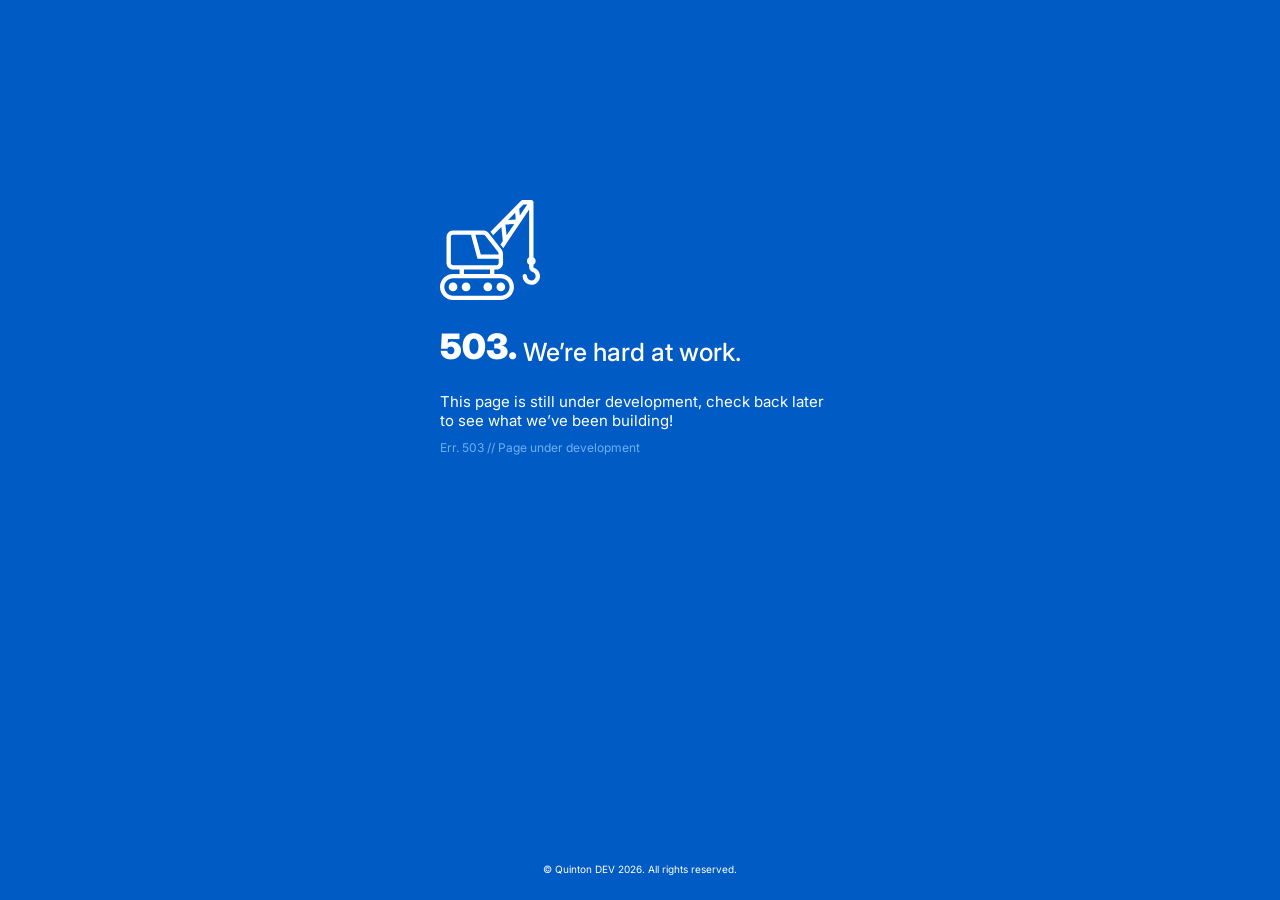
==== index.html @ 6b9fcd22 "z" ====
<html lang="en">
    <head>
        <meta charset="UTF-8">
        <meta name="viewport" content="width=device-width, initial-scale=1.0">
        <title>503 | Quinton DEV</title>
        <link rel="stylesheet" href="./CSS/503.css"
        <link rel="icon" href="./Assets/503 Ico.ico">
    </head>

    <body>
        <div id="container">
            <img id="Icon" src="./Assets/crane.svg">
            <div id="titleWrapper"><span id="errorCode">503.&nbsp;</span><span id="errorHero">We’re hard at work.</span></div>
            <div id="description">This page is still under development, check back later to see what we’ve been building!</div>
            <div id="supportCode">Err. 503 // Page under development</div>
       </div> 

       <div id="copyright">© Quinton DEV 2026. All rights reserved.</div>
    </body>
</html>
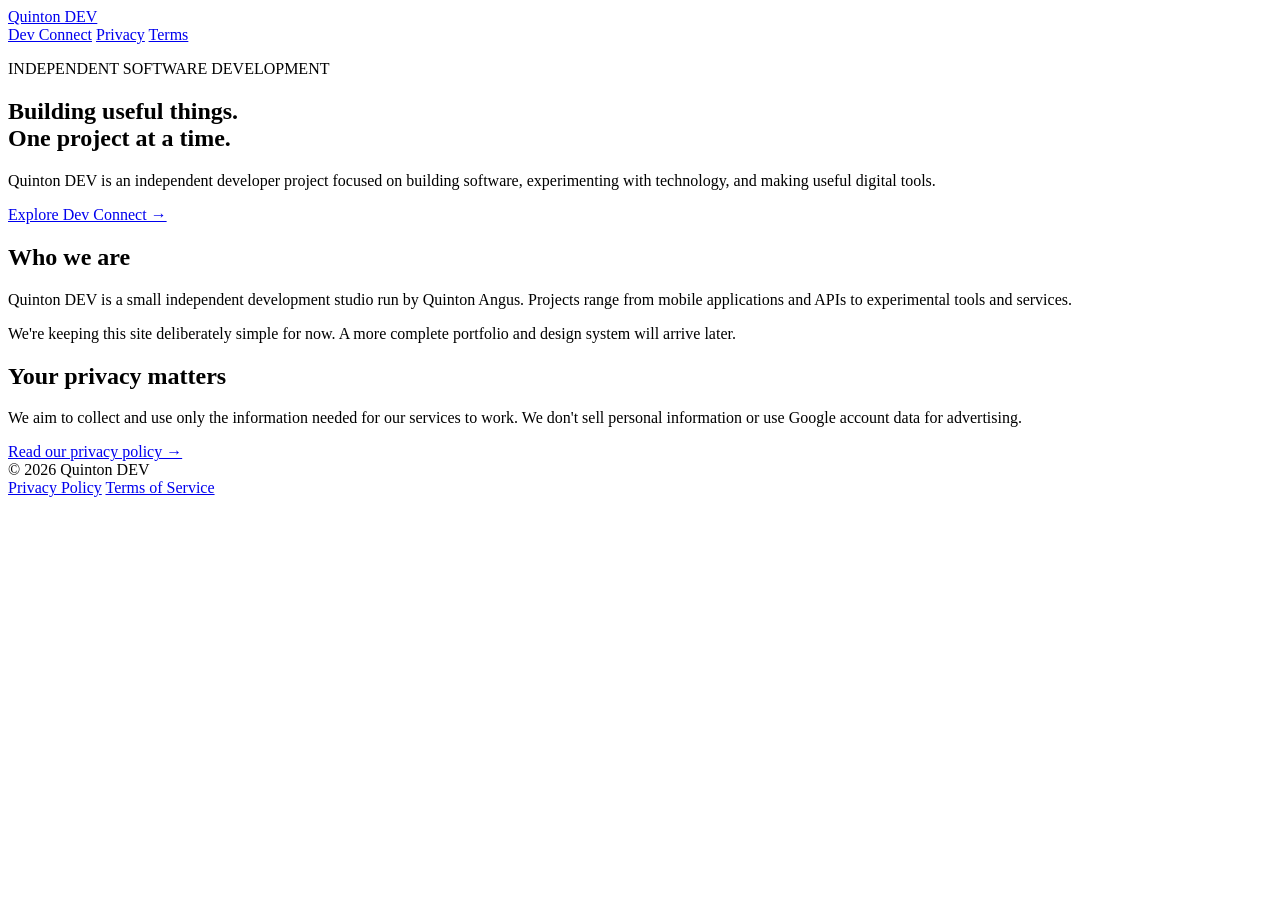
==== commit 1658a3e2: "Replace temporary 503 page with basic Quinton DEV homepage" ====
--- a/index.html
+++ b/index.html
@@ -1,21 +1,51 @@
+<!DOCTYPE html>
 <html lang="en">
-    <head>
-        <meta charset="UTF-8">
-        <meta name="viewport" content="width=device-width, initial-scale=1.0">
-        <title>503 | Quinton DEV</title>
-        <link rel="stylesheet" href="./CSS/503.css"
-        <link rel="icon" href="./Assets/503 Ico.ico">
-    </head>
+<head>
+    <meta charset="UTF-8">
+    <meta name="viewport" content="width=device-width, initial-scale=1.0">
+    <meta name="description" content="Quinton DEV — independent software development and digital projects by Quinton Angus.">
+    <title>Quinton DEV</title>
+    <link rel="stylesheet" href="./CSS/main.css">
+</head>
+<body>
+    <header>
+        <nav>
+            <a class="brand" href="./">Quinton DEV</a>
+            <div class="links">
+                <a href="./dev-connect.html">Dev Connect</a>
+                <a href="./privacy.html">Privacy</a>
+                <a href="./terms.html">Terms</a>
+            </div>
+        </nav>
+    </header>
 
-    <body>
-        <div id="container">
-            <img id="Icon" src="./Assets/crane.svg">
-            <div id="titleWrapper"><span id="errorCode">503.&nbsp;</span><span id="errorHero">We’re hard at work.</span></div>
-            <div id="description">This page is still under development, check back later to see what we’ve been building!</div>
-            <div id="supportCode">Err. 503 // Page under development</div>
-       </div> 
+    <main>
+        <section class="hero">
+            <p class="eyebrow">INDEPENDENT SOFTWARE DEVELOPMENT</p>
+            <h1>Building useful things.<br>One project at a time.</h1>
+            <p class="lead">Quinton DEV is an independent developer project focused on building software, experimenting with technology, and making useful digital tools.</p>
+            <a class="button" href="./dev-connect.html">Explore Dev Connect →</a>
+        </section>
 
-       <div id="copyright">© Quinton DEV 2026. All rights reserved.</div>
-    </body>
+        <section class="section">
+            <h2>Who we are</h2>
+            <p>Quinton DEV is a small independent development studio run by Quinton Angus. Projects range from mobile applications and APIs to experimental tools and services.</p>
+            <p>We're keeping this site deliberately simple for now. A more complete portfolio and design system will arrive later.</p>
+        </section>
+
+        <section class="section card">
+            <h2>Your privacy matters</h2>
+            <p>We aim to collect and use only the information needed for our services to work. We don't sell personal information or use Google account data for advertising.</p>
+            <a href="./privacy.html">Read our privacy policy →</a>
+        </section>
+    </main>
+
+    <footer>
+        <span>© 2026 Quinton DEV</span>
+        <div>
+            <a href="./privacy.html">Privacy Policy</a>
+            <a href="./terms.html">Terms of Service</a>
+        </div>
+    </footer>
+</body>
 </html>
-
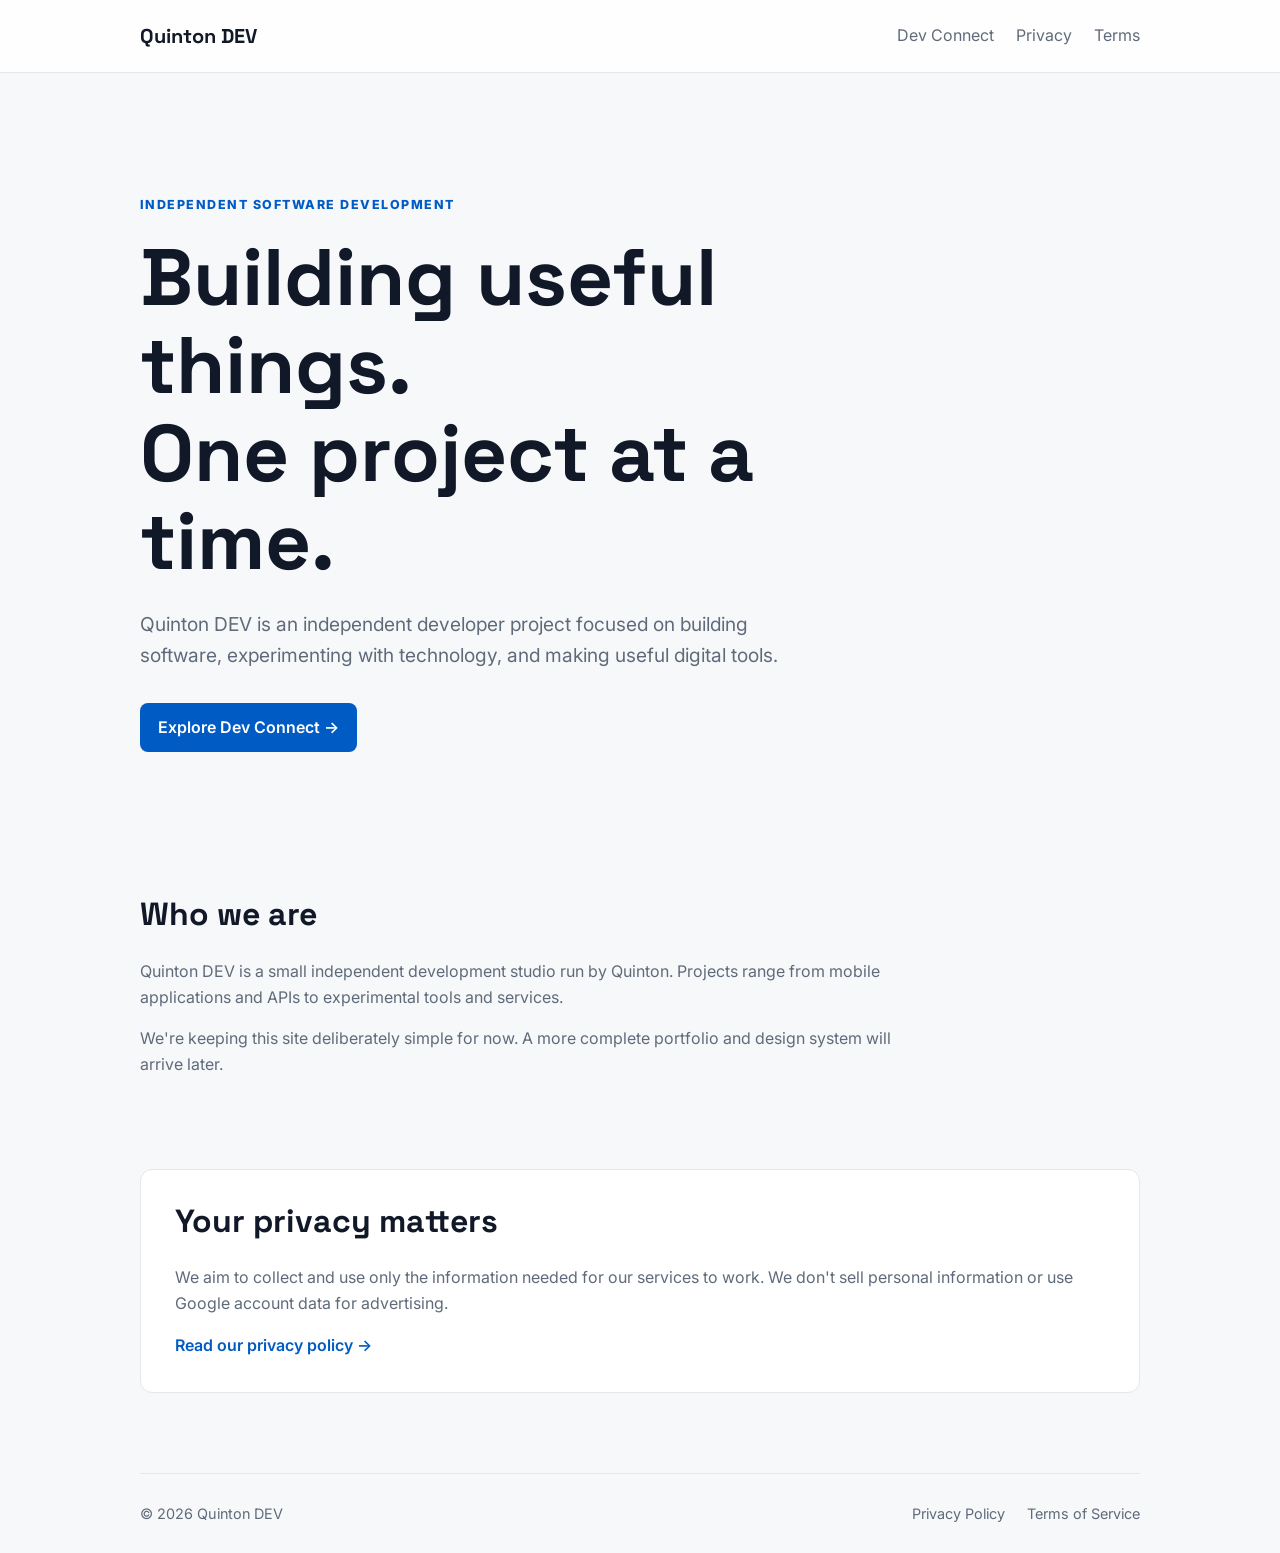
==== commit e1e93a39: "Update description of Quinton DEV" ====
--- a/index.html
+++ b/index.html
@@ -29,7 +29,7 @@
 
         <section class="section">
             <h2>Who we are</h2>
-            <p>Quinton DEV is a small independent development studio run by Quinton Angus. Projects range from mobile applications and APIs to experimental tools and services.</p>
+            <p>Quinton DEV is a small independent development studio run by Quinton. Projects range from mobile applications and APIs to experimental tools and services.</p>
             <p>We're keeping this site deliberately simple for now. A more complete portfolio and design system will arrive later.</p>
         </section>
 
--- a/CSS/main.css
+++ b/CSS/main.css
@@ -0,0 +1,96 @@
+@import url('https://fonts.googleapis.com/css2?family=Inter:wght@400;500;600;700;800&family=Space+Grotesk:wght@500;600;700&display=swap');
+
+:root {
+    --background: #f7f8fa;
+    --surface: #ffffff;
+    --text: #111827;
+    --muted: #5f6b7a;
+    --blue: #005cc4;
+    --border: #e5e7eb;
+}
+
+* { box-sizing: border-box; }
+html { scroll-behavior: smooth; }
+body {
+    margin: 0;
+    min-height: 100vh;
+    background: var(--background);
+    color: var(--text);
+    font-family: 'Inter', sans-serif;
+    line-height: 1.6;
+}
+
+a { color: inherit; }
+header {
+    border-bottom: 1px solid var(--border);
+    background: rgba(255,255,255,.9);
+}
+nav, main, footer {
+    width: min(100% - 40px, 1000px);
+    margin: auto;
+}
+nav {
+    min-height: 72px;
+    display: flex;
+    align-items: center;
+    justify-content: space-between;
+    gap: 24px;
+}
+.brand {
+    font-family: 'Space Grotesk', sans-serif;
+    font-weight: 700;
+    font-size: 1.25rem;
+    text-decoration: none;
+}
+.links, footer div { display: flex; gap: 22px; }
+.links a, footer a { color: var(--muted); text-decoration: none; }
+.links a:hover, footer a:hover { color: var(--blue); }
+
+.hero { padding: 110px 0 90px; max-width: 760px; }
+.eyebrow { color: var(--blue); font-size: .78rem; font-weight: 800; letter-spacing: .12em; }
+h1, h2 { font-family: 'Space Grotesk', sans-serif; line-height: 1.1; }
+h1 { font-size: clamp(2.7rem, 7vw, 5rem); margin: 18px 0 24px; }
+h2 { font-size: 2rem; margin-top: 0; }
+.lead { color: var(--muted); font-size: 1.2rem; max-width: 680px; margin-bottom: 32px; }
+.button {
+    display: inline-block;
+    padding: 12px 18px;
+    border-radius: 8px;
+    background: var(--blue);
+    color: white;
+    text-decoration: none;
+    font-weight: 600;
+}
+.section { padding: 55px 0; max-width: 760px; }
+.section p { color: var(--muted); }
+.card {
+    max-width: none;
+    padding: 34px;
+    margin: 20px 0 80px;
+    background: var(--surface);
+    border: 1px solid var(--border);
+    border-radius: 12px;
+}
+.card a { color: var(--blue); font-weight: 600; text-decoration: none; }
+footer {
+    border-top: 1px solid var(--border);
+    padding: 28px 0;
+    display: flex;
+    justify-content: space-between;
+    gap: 20px;
+    color: var(--muted);
+    font-size: .9rem;
+}
+
+.page { padding: 75px 0 100px; max-width: 760px; }
+.page h1 { font-size: clamp(2.4rem, 6vw, 4rem); }
+.page h2 { font-size: 1.45rem; margin-top: 42px; }
+.page p, .page li { color: var(--muted); }
+
+@media (max-width: 650px) {
+    nav { flex-direction: column; align-items: flex-start; padding: 18px 0; }
+    .links { flex-wrap: wrap; gap: 12px 18px; }
+    .hero { padding: 70px 0 50px; }
+    footer { flex-direction: column; }
+    footer div { flex-wrap: wrap; }
+}
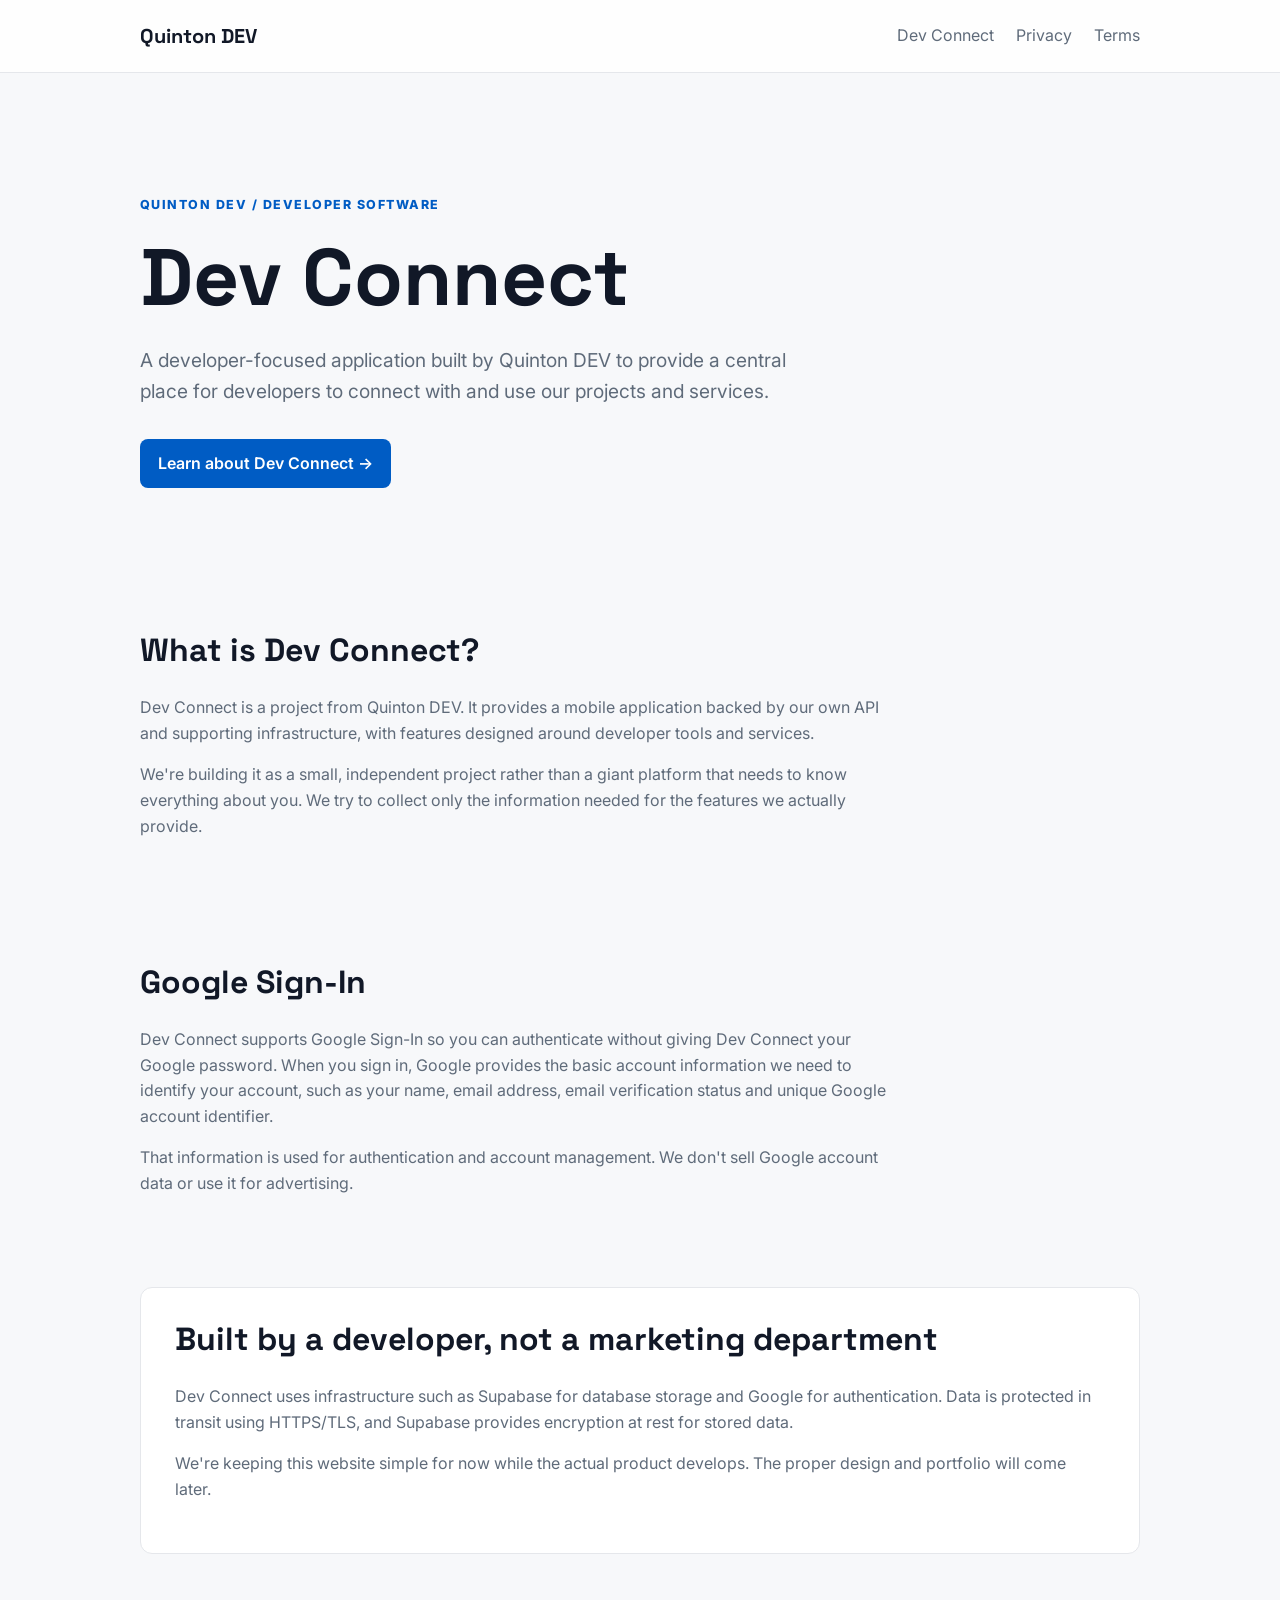
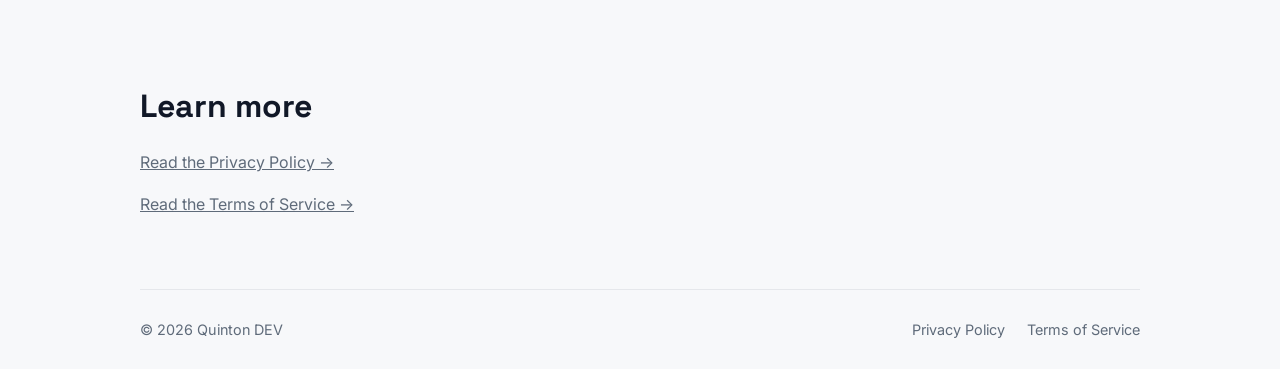
==== commit d5fcf976: "Update public homepage for Dev Connect OAuth review" ====
--- a/index.html
+++ b/index.html
@@ -3,8 +3,8 @@
 <head>
     <meta charset="UTF-8">
     <meta name="viewport" content="width=device-width, initial-scale=1.0">
-    <meta name="description" content="Quinton DEV — independent software development and digital projects by Quinton Angus.">
-    <title>Quinton DEV</title>
+    <meta name="description" content="Dev Connect — a developer-focused application built by Quinton DEV for connecting developers with their projects and services.">
+    <title>Dev Connect | Quinton DEV</title>
     <link rel="stylesheet" href="./CSS/main.css">
 </head>
 <body>
@@ -21,22 +21,34 @@
 
     <main>
         <section class="hero">
-            <p class="eyebrow">INDEPENDENT SOFTWARE DEVELOPMENT</p>
-            <h1>Building useful things.<br>One project at a time.</h1>
-            <p class="lead">Quinton DEV is an independent developer project focused on building software, experimenting with technology, and making useful digital tools.</p>
-            <a class="button" href="./dev-connect.html">Explore Dev Connect →</a>
+            <p class="eyebrow">QUINTON DEV / DEVELOPER SOFTWARE</p>
+            <h1>Dev Connect</h1>
+            <p class="lead">A developer-focused application built by Quinton DEV to provide a central place for developers to connect with and use our projects and services.</p>
+            <a class="button" href="./dev-connect.html">Learn about Dev Connect →</a>
         </section>
 
         <section class="section">
-            <h2>Who we are</h2>
-            <p>Quinton DEV is a small independent development studio run by Quinton. Projects range from mobile applications and APIs to experimental tools and services.</p>
-            <p>We're keeping this site deliberately simple for now. A more complete portfolio and design system will arrive later.</p>
+            <h2>What is Dev Connect?</h2>
+            <p>Dev Connect is a project from Quinton DEV. It provides a mobile application backed by our own API and supporting infrastructure, with features designed around developer tools and services.</p>
+            <p>We're building it as a small, independent project rather than a giant platform that needs to know everything about you. We try to collect only the information needed for the features we actually provide.</p>
+        </section>
+
+        <section class="section">
+            <h2>Google Sign-In</h2>
+            <p>Dev Connect supports Google Sign-In so you can authenticate without giving Dev Connect your Google password. When you sign in, Google provides the basic account information we need to identify your account, such as your name, email address, email verification status and unique Google account identifier.</p>
+            <p>That information is used for authentication and account management. We don't sell Google account data or use it for advertising.</p>
         </section>
 
         <section class="section card">
-            <h2>Your privacy matters</h2>
-            <p>We aim to collect and use only the information needed for our services to work. We don't sell personal information or use Google account data for advertising.</p>
-            <a href="./privacy.html">Read our privacy policy →</a>
+            <h2>Built by a developer, not a marketing department</h2>
+            <p>Dev Connect uses infrastructure such as Supabase for database storage and Google for authentication. Data is protected in transit using HTTPS/TLS, and Supabase provides encryption at rest for stored data.</p>
+            <p>We're keeping this website simple for now while the actual product develops. The proper design and portfolio will come later.</p>
+        </section>
+
+        <section class="section">
+            <h2>Learn more</h2>
+            <p><a href="./privacy.html">Read the Privacy Policy →</a></p>
+            <p><a href="./terms.html">Read the Terms of Service →</a></p>
         </section>
     </main>
 
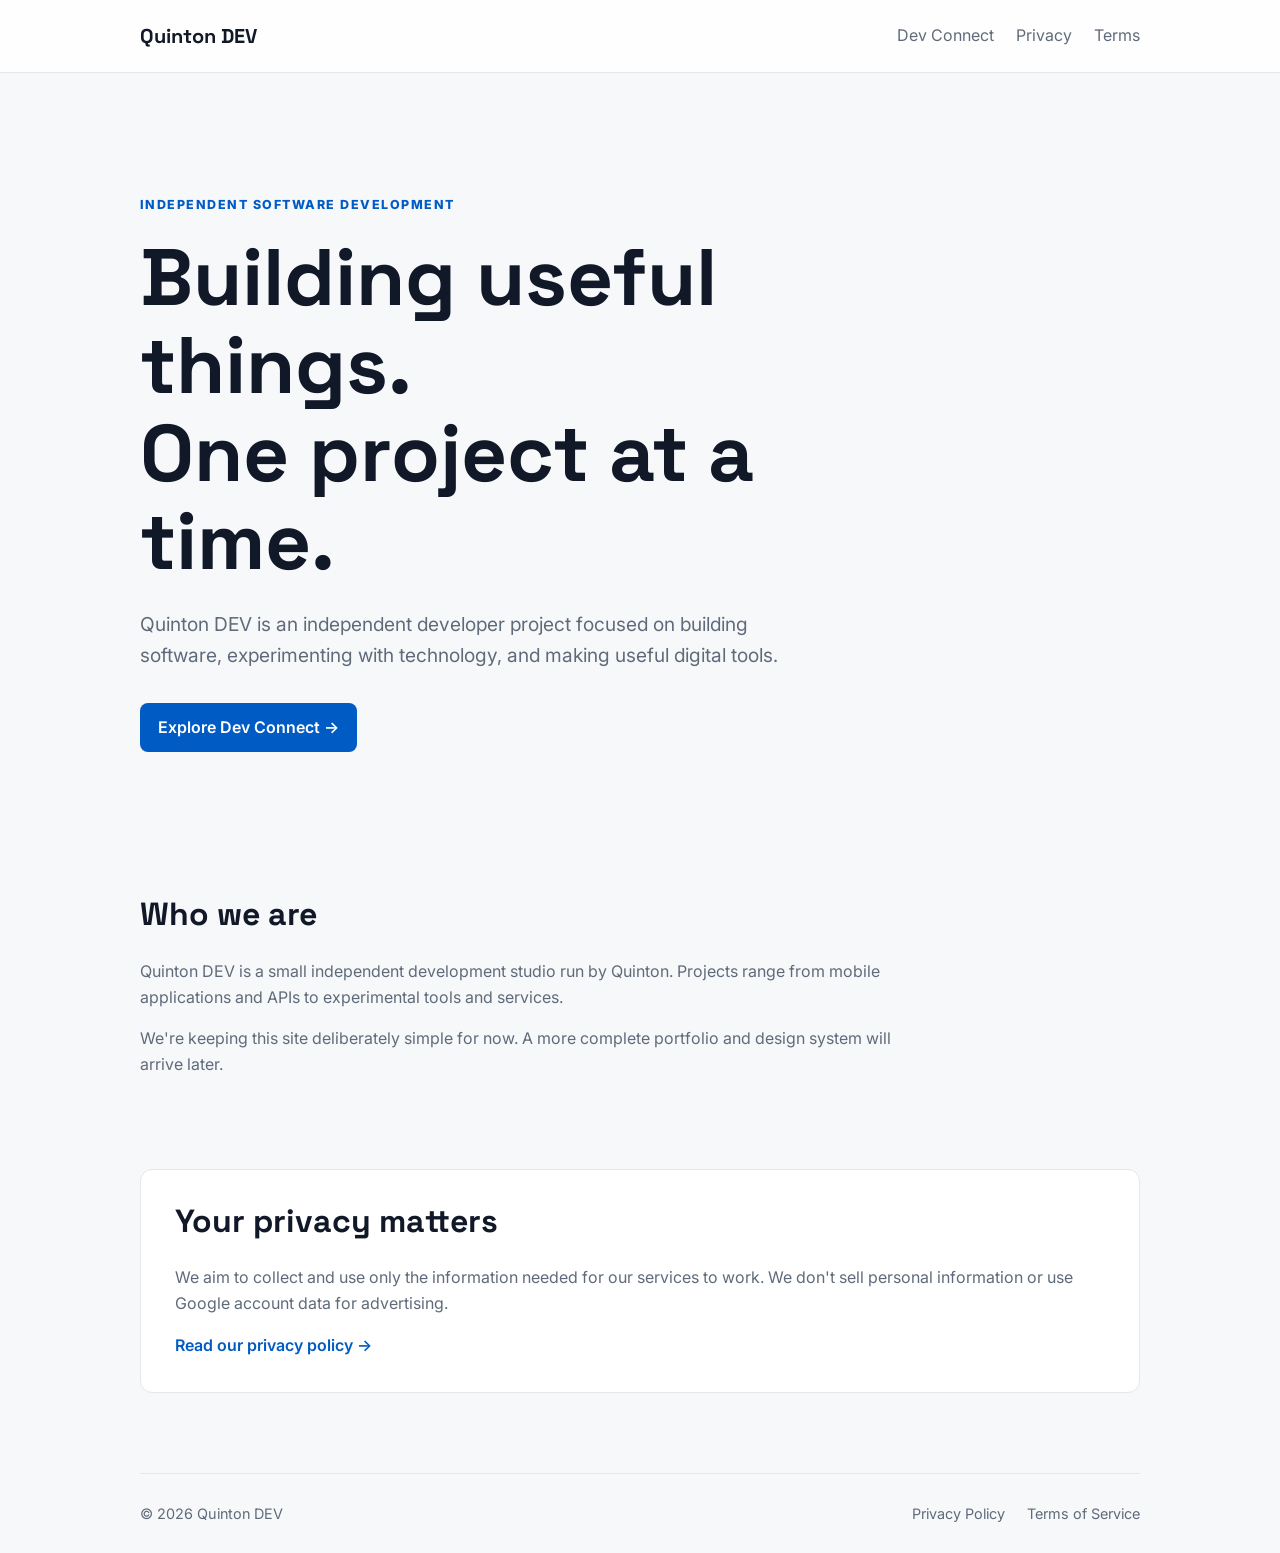
==== commit de6dd28e: "Restore Quinton DEV as main site homepage" ====
--- a/index.html
+++ b/index.html
@@ -3,8 +3,8 @@
 <head>
     <meta charset="UTF-8">
     <meta name="viewport" content="width=device-width, initial-scale=1.0">
-    <meta name="description" content="Dev Connect — a developer-focused application built by Quinton DEV for connecting developers with their projects and services.">
-    <title>Dev Connect | Quinton DEV</title>
+    <meta name="description" content="Quinton DEV — independent software development and digital projects by Quinton Angus.">
+    <title>Quinton DEV</title>
     <link rel="stylesheet" href="./CSS/main.css">
 </head>
 <body>
@@ -21,34 +21,22 @@
 
     <main>
         <section class="hero">
-            <p class="eyebrow">QUINTON DEV / DEVELOPER SOFTWARE</p>
-            <h1>Dev Connect</h1>
-            <p class="lead">A developer-focused application built by Quinton DEV to provide a central place for developers to connect with and use our projects and services.</p>
-            <a class="button" href="./dev-connect.html">Learn about Dev Connect →</a>
+            <p class="eyebrow">INDEPENDENT SOFTWARE DEVELOPMENT</p>
+            <h1>Building useful things.<br>One project at a time.</h1>
+            <p class="lead">Quinton DEV is an independent developer project focused on building software, experimenting with technology, and making useful digital tools.</p>
+            <a class="button" href="./dev-connect.html">Explore Dev Connect →</a>
         </section>
 
         <section class="section">
-            <h2>What is Dev Connect?</h2>
-            <p>Dev Connect is a project from Quinton DEV. It provides a mobile application backed by our own API and supporting infrastructure, with features designed around developer tools and services.</p>
-            <p>We're building it as a small, independent project rather than a giant platform that needs to know everything about you. We try to collect only the information needed for the features we actually provide.</p>
-        </section>
-
-        <section class="section">
-            <h2>Google Sign-In</h2>
-            <p>Dev Connect supports Google Sign-In so you can authenticate without giving Dev Connect your Google password. When you sign in, Google provides the basic account information we need to identify your account, such as your name, email address, email verification status and unique Google account identifier.</p>
-            <p>That information is used for authentication and account management. We don't sell Google account data or use it for advertising.</p>
+            <h2>Who we are</h2>
+            <p>Quinton DEV is a small independent development studio run by Quinton. Projects range from mobile applications and APIs to experimental tools and services.</p>
+            <p>We're keeping this site deliberately simple for now. A more complete portfolio and design system will arrive later.</p>
         </section>
 
         <section class="section card">
-            <h2>Built by a developer, not a marketing department</h2>
-            <p>Dev Connect uses infrastructure such as Supabase for database storage and Google for authentication. Data is protected in transit using HTTPS/TLS, and Supabase provides encryption at rest for stored data.</p>
-            <p>We're keeping this website simple for now while the actual product develops. The proper design and portfolio will come later.</p>
-        </section>
-
-        <section class="section">
-            <h2>Learn more</h2>
-            <p><a href="./privacy.html">Read the Privacy Policy →</a></p>
-            <p><a href="./terms.html">Read the Terms of Service →</a></p>
+            <h2>Your privacy matters</h2>
+            <p>We aim to collect and use only the information needed for our services to work. We don't sell personal information or use Google account data for advertising.</p>
+            <a href="./privacy.html">Read our privacy policy →</a>
         </section>
     </main>
 
